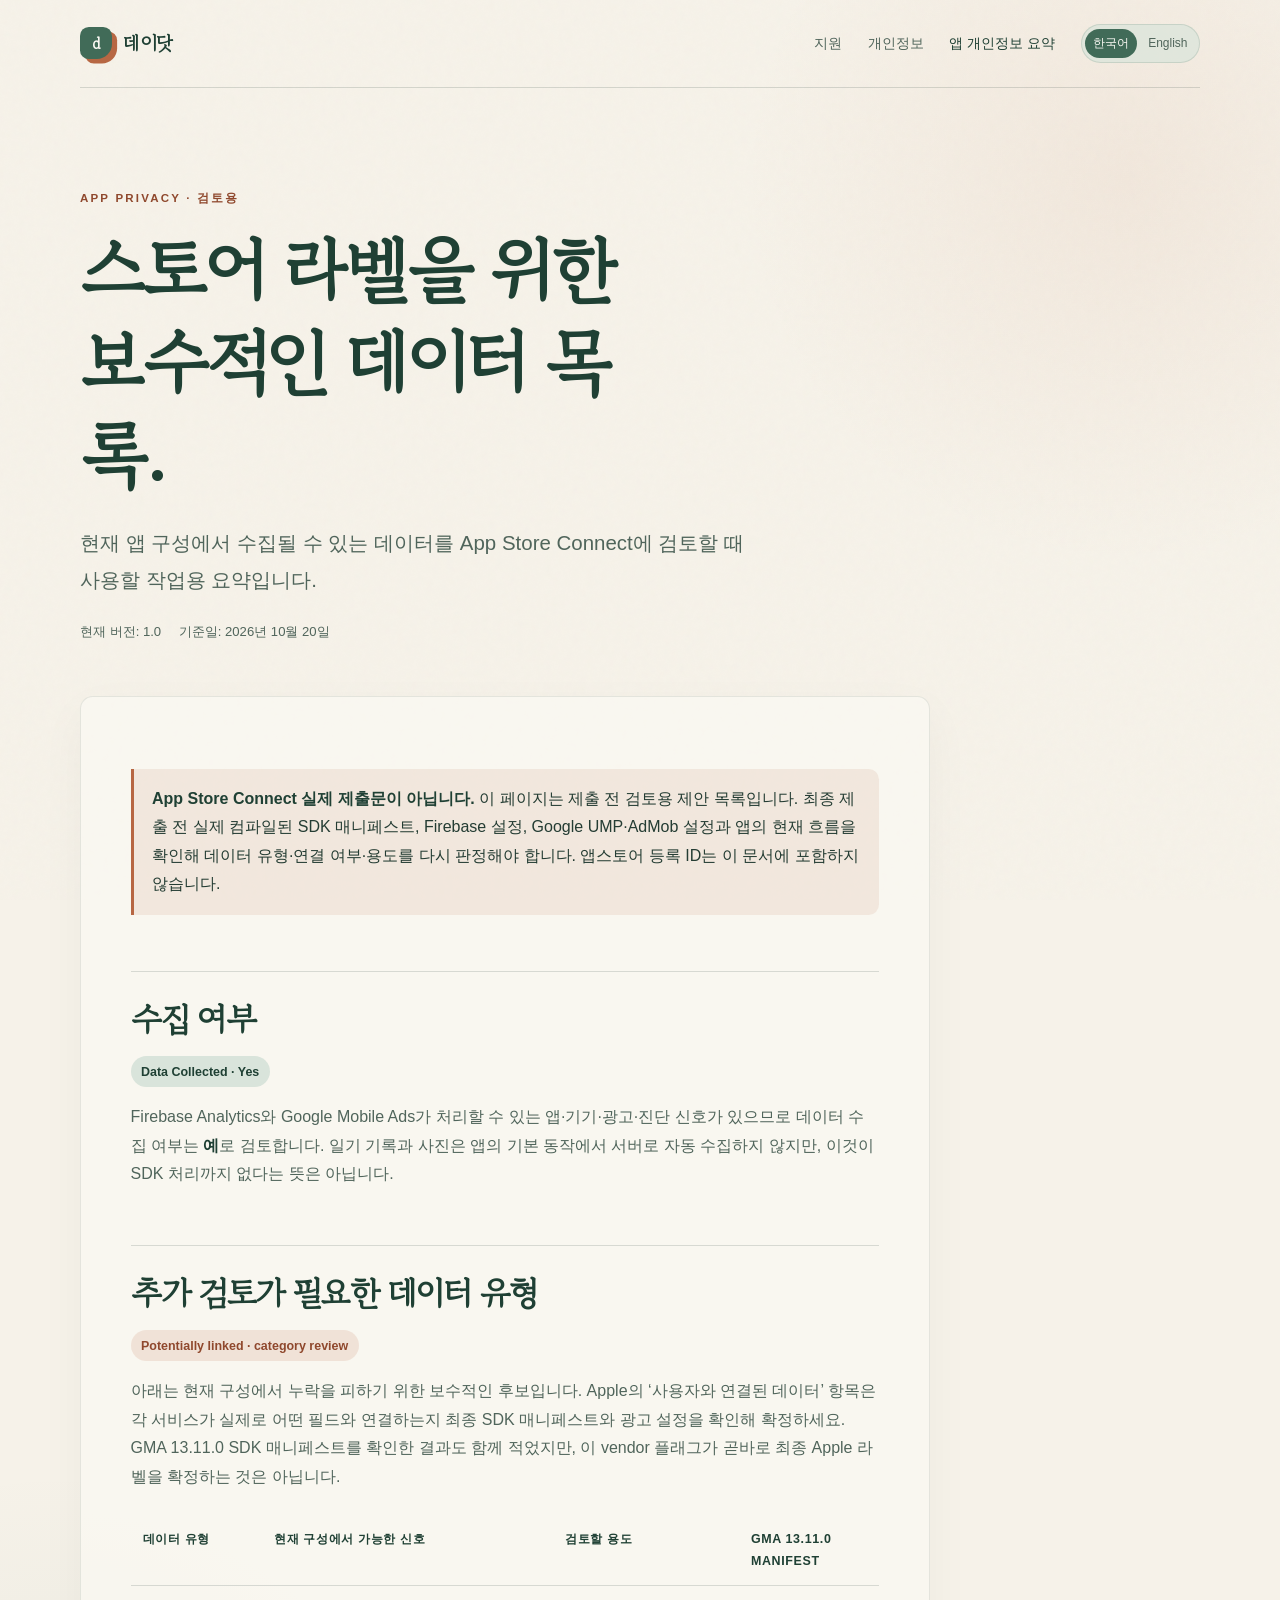
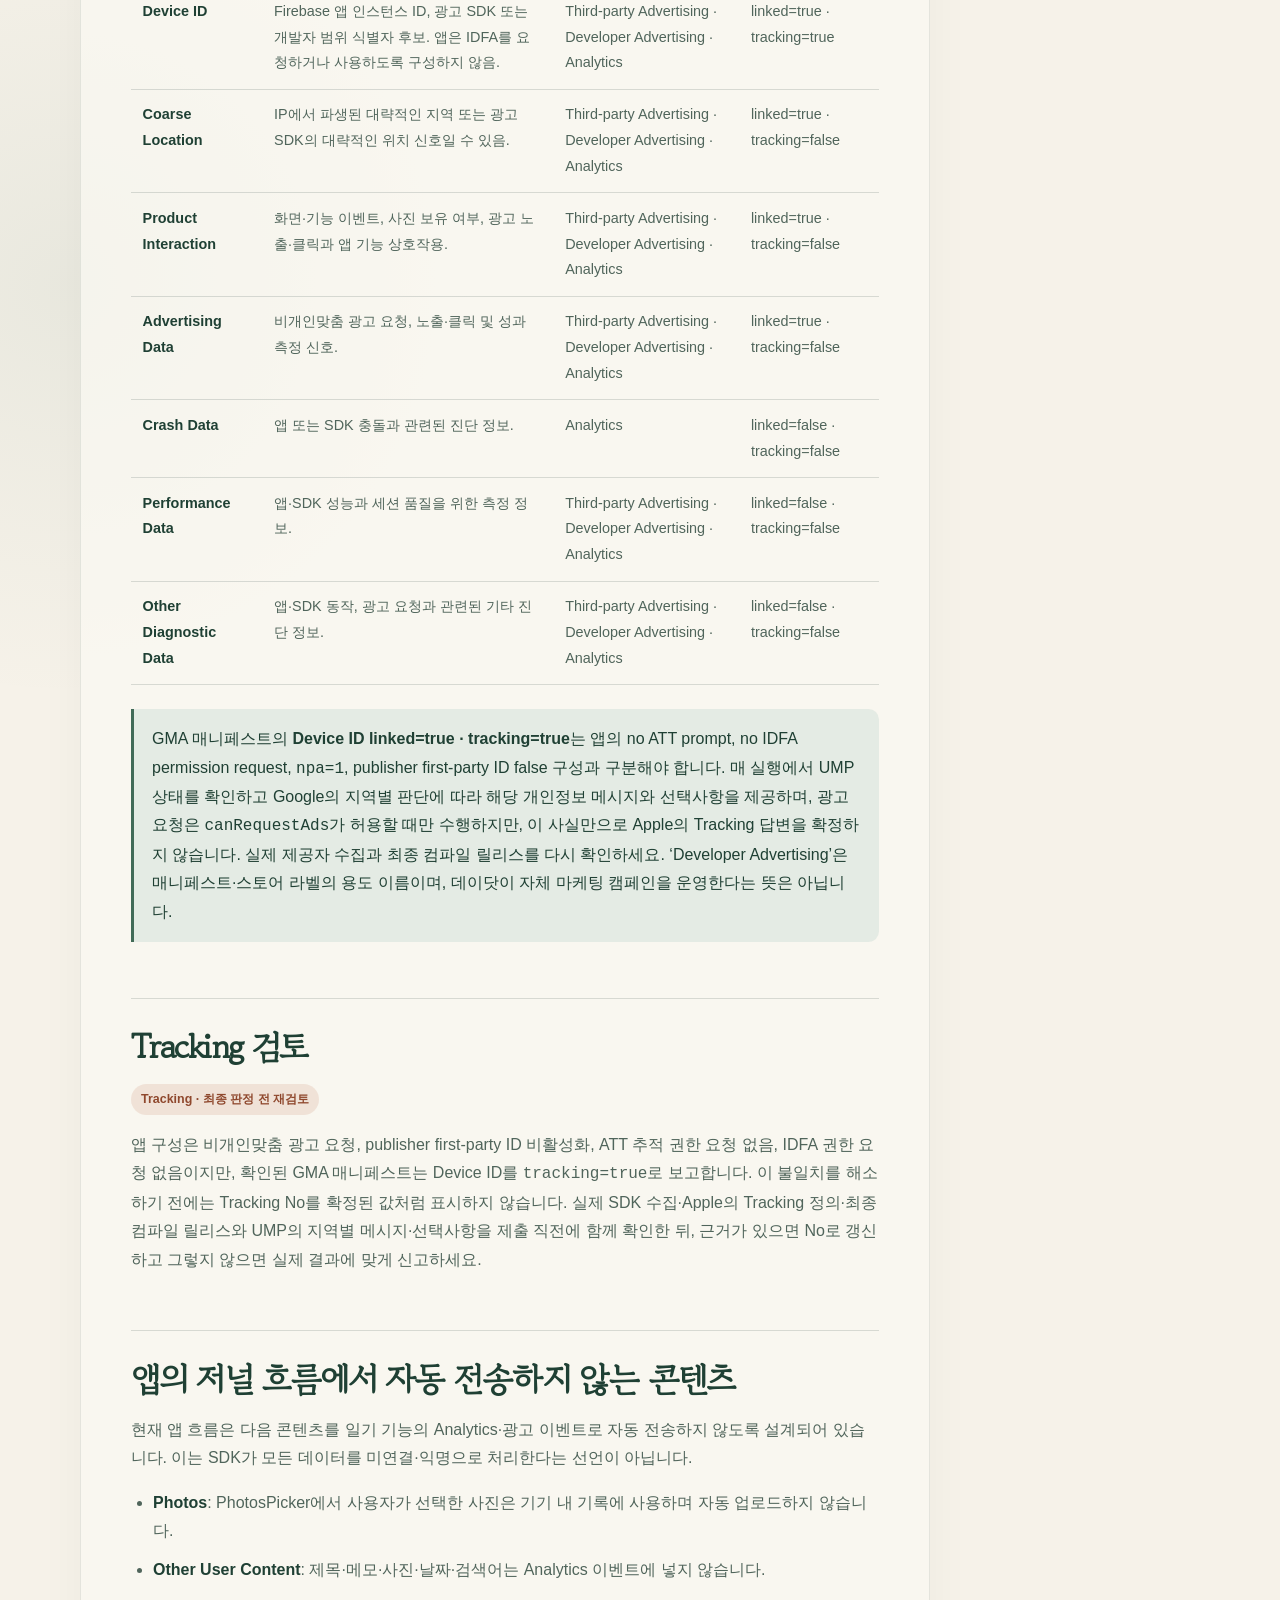
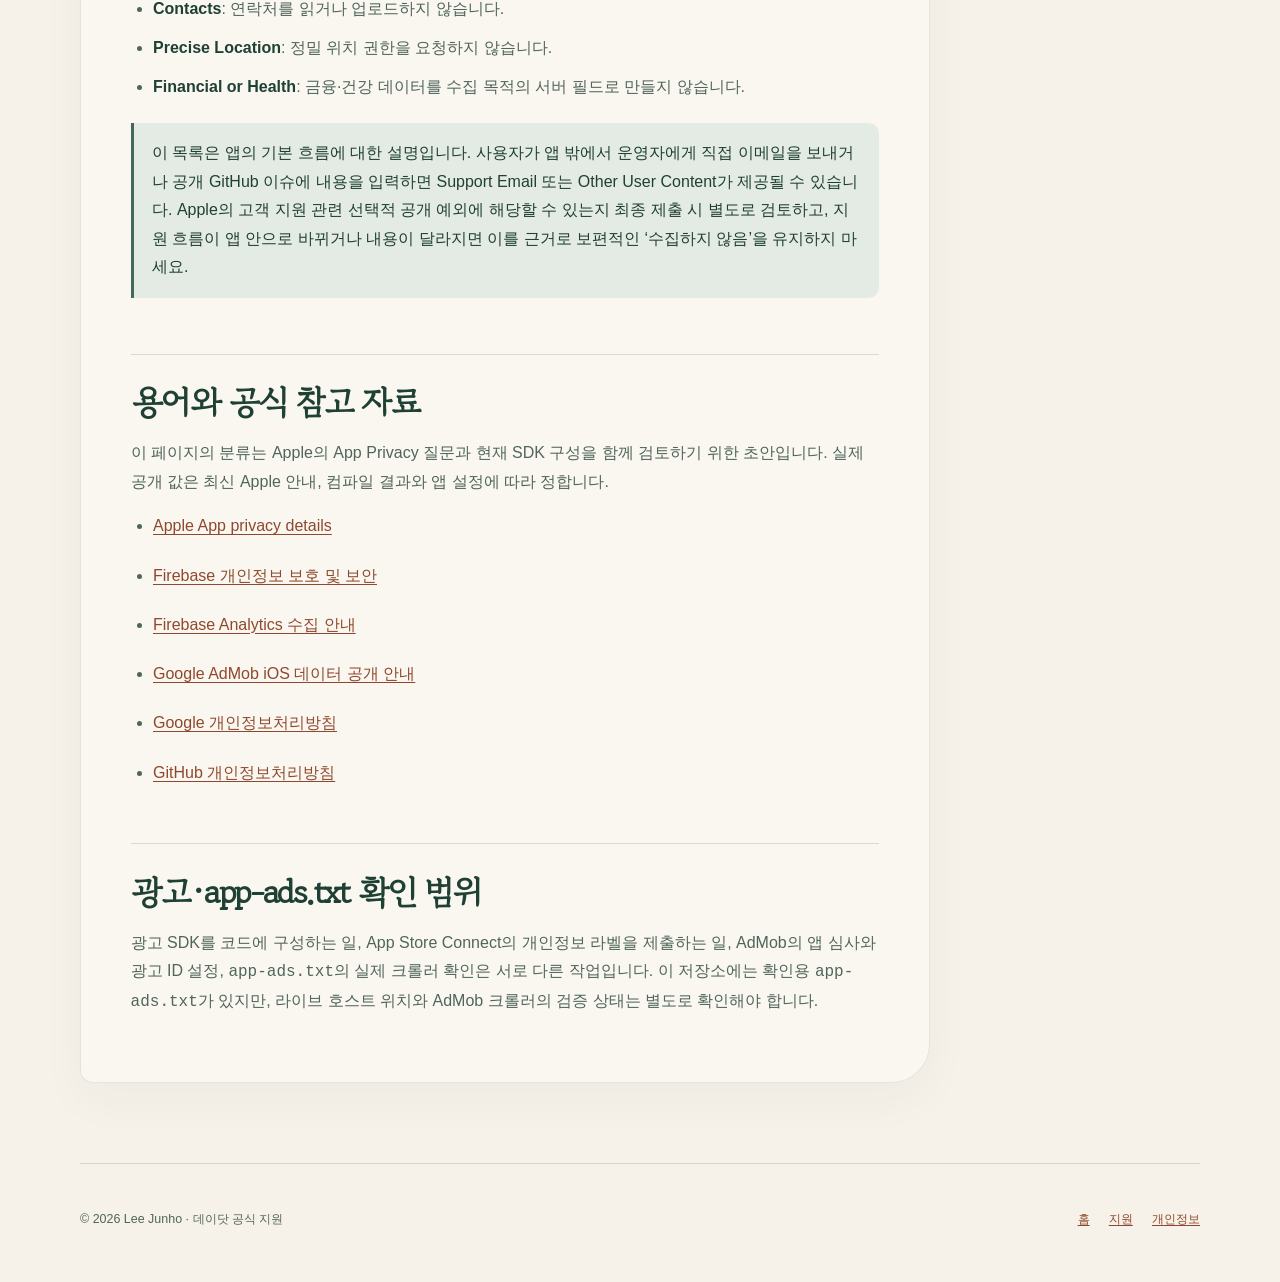
==== app-privacy/index.html @ 2788f6ef "Publish bilingual daydot support and privacy pages" ====
<!doctype html>
<html lang="ko">
<head>
  <meta charset="utf-8">
  <meta name="viewport" content="width=device-width, initial-scale=1">
  <meta name="description" content="데이닷 App Store Connect 개인정보 라벨 검토용 데이터 수집 요약입니다. 실제 제출 전 검토용 문서입니다.">
  <link rel="canonical" href="https://jhl1214.github.io/daydot-support/app-privacy/">
  <link rel="stylesheet" href="../assets/style.css">
  <script src="../assets/site.js" defer></script>
  <title>앱 개인정보 요약 · 데이닷</title>
</head>
<body>
  <a class="skip-link" href="#main"><span class="copy-ko">본문으로 건너뛰기</span><span class="copy-en">Skip to content</span></a>
  <header class="site-header">
    <a class="brand" href="../" aria-label="데이닷 홈"><span class="brand-mark" aria-hidden="true">d</span><span>데이닷 <span class="copy-en">· daydot</span></span></a>
    <nav class="site-nav" aria-label="주요 메뉴">
      <a href="../support/"><span class="copy-ko">지원</span><span class="copy-en">Support</span></a>
      <a href="../privacy/"><span class="copy-ko">개인정보</span><span class="copy-en">Privacy</span></a>
      <a href="./" aria-current="page"><span class="copy-ko">앱 개인정보 요약</span><span class="copy-en">App Privacy</span></a>
      <span class="language-switch" aria-label="언어 선택 / Language">
        <button type="button" data-language-button="ko" aria-pressed="true">한국어</button>
        <button type="button" data-language-button="en" aria-pressed="false">English</button>
      </span>
    </nav>
  </header>

  <main id="main" class="page-shell">
    <div class="page-heading">
      <div class="language-panel" data-language-panel="ko">
        <p class="eyebrow">APP PRIVACY · 검토용</p>
        <h1>스토어 라벨을 위한<br>보수적인 데이터 목록.</h1>
        <p class="lead">현재 앱 구성에서 수집될 수 있는 데이터를 App Store Connect에 검토할 때 사용할 작업용 요약입니다.</p>
        <div class="page-meta"><span>현재 버전: 1.0</span><span>기준일: 2026년 10월 20일</span></div>
      </div>
      <div class="language-panel" data-language-panel="en">
        <p class="eyebrow">APP PRIVACY · REVIEW GUIDE</p>
        <h1>A conservative list<br>for store labels.</h1>
        <p class="lead">A working summary for reviewing what the current app configuration may collect in App Store Connect.</p>
        <div class="page-meta"><span>Current version: 1.0</span><span>As of: October 20, 2026</span></div>
      </div>
    </div>

    <article class="article">
      <div class="language-panel" data-language-panel="ko">
        <div class="callout copper-callout"><strong>App Store Connect 실제 제출문이 아닙니다.</strong> 이 페이지는 제출 전 검토용 제안 목록입니다. 최종 제출 전 실제 컴파일된 SDK 매니페스트, Firebase 설정, Google UMP·AdMob 설정과 앱의 현재 흐름을 확인해 데이터 유형·연결 여부·용도를 다시 판정해야 합니다. 앱스토어 등록 ID는 이 문서에 포함하지 않습니다.</div>

        <h2>수집 여부</h2>
        <p><span class="status-chip">Data Collected · Yes</span></p>
        <p>Firebase Analytics와 Google Mobile Ads가 처리할 수 있는 앱·기기·광고·진단 신호가 있으므로 데이터 수집 여부는 <strong>예</strong>로 검토합니다. 일기 기록과 사진은 앱의 기본 동작에서 서버로 자동 수집하지 않지만, 이것이 SDK 처리까지 없다는 뜻은 아닙니다.</p>

        <h2>추가 검토가 필요한 데이터 유형</h2>
        <p><span class="status-chip copper">Potentially linked · category review</span></p>
        <p>아래는 현재 구성에서 누락을 피하기 위한 보수적인 후보입니다. Apple의 ‘사용자와 연결된 데이터’ 항목은 각 서비스가 실제로 어떤 필드와 연결하는지 최종 SDK 매니페스트와 광고 설정을 확인해 확정하세요. GMA 13.11.0 SDK 매니페스트를 확인한 결과도 함께 적었지만, 이 vendor 플래그가 곧바로 최종 Apple 라벨을 확정하는 것은 아닙니다.</p>
        <div class="data-table-wrap">
          <table class="data-table">
            <thead>
              <tr><th>데이터 유형</th><th>현재 구성에서 가능한 신호</th><th>검토할 용도</th><th>GMA 13.11.0 manifest</th></tr>
            </thead>
            <tbody>
              <tr><td><strong>Device ID</strong></td><td>Firebase 앱 인스턴스 ID, 광고 SDK 또는 개발자 범위 식별자 후보. 앱은 IDFA를 요청하거나 사용하도록 구성하지 않음.</td><td>Third-party Advertising · Developer Advertising · Analytics</td><td>linked=true · tracking=true</td></tr>
              <tr><td><strong>Coarse Location</strong></td><td>IP에서 파생된 대략적인 지역 또는 광고 SDK의 대략적인 위치 신호일 수 있음.</td><td>Third-party Advertising · Developer Advertising · Analytics</td><td>linked=true · tracking=false</td></tr>
              <tr><td><strong>Product Interaction</strong></td><td>화면·기능 이벤트, 사진 보유 여부, 광고 노출·클릭과 앱 기능 상호작용.</td><td>Third-party Advertising · Developer Advertising · Analytics</td><td>linked=true · tracking=false</td></tr>
              <tr><td><strong>Advertising Data</strong></td><td>비개인맞춤 광고 요청, 노출·클릭 및 성과 측정 신호.</td><td>Third-party Advertising · Developer Advertising · Analytics</td><td>linked=true · tracking=false</td></tr>
              <tr><td><strong>Crash Data</strong></td><td>앱 또는 SDK 충돌과 관련된 진단 정보.</td><td>Analytics</td><td>linked=false · tracking=false</td></tr>
              <tr><td><strong>Performance Data</strong></td><td>앱·SDK 성능과 세션 품질을 위한 측정 정보.</td><td>Third-party Advertising · Developer Advertising · Analytics</td><td>linked=false · tracking=false</td></tr>
              <tr><td><strong>Other Diagnostic Data</strong></td><td>앱·SDK 동작, 광고 요청과 관련된 기타 진단 정보.</td><td>Third-party Advertising · Developer Advertising · Analytics</td><td>linked=false · tracking=false</td></tr>
            </tbody>
          </table>
        </div>
        <p class="notice">GMA 매니페스트의 <strong>Device ID linked=true · tracking=true</strong>는 앱의 no ATT prompt, no IDFA permission request, <code>npa=1</code>, publisher first-party ID false 구성과 구분해야 합니다. 매 실행에서 UMP 상태를 확인하고 Google의 지역별 판단에 따라 해당 개인정보 메시지와 선택사항을 제공하며, 광고 요청은 <code>canRequestAds</code>가 허용할 때만 수행하지만, 이 사실만으로 Apple의 Tracking 답변을 확정하지 않습니다. 실제 제공자 수집과 최종 컴파일 릴리스를 다시 확인하세요. ‘Developer Advertising’은 매니페스트·스토어 라벨의 용도 이름이며, 데이닷이 자체 마케팅 캠페인을 운영한다는 뜻은 아닙니다.</p>

        <h2>Tracking 검토</h2>
        <p><span class="status-chip copper">Tracking · 최종 판정 전 재검토</span></p>
        <p>앱 구성은 비개인맞춤 광고 요청, publisher first-party ID 비활성화, ATT 추적 권한 요청 없음, IDFA 권한 요청 없음이지만, 확인된 GMA 매니페스트는 Device ID를 <code>tracking=true</code>로 보고합니다. 이 불일치를 해소하기 전에는 Tracking No를 확정된 값처럼 표시하지 않습니다. 실제 SDK 수집·Apple의 Tracking 정의·최종 컴파일 릴리스와 UMP의 지역별 메시지·선택사항을 제출 직전에 함께 확인한 뒤, 근거가 있으면 No로 갱신하고 그렇지 않으면 실제 결과에 맞게 신고하세요.</p>

        <h2>앱의 저널 흐름에서 자동 전송하지 않는 콘텐츠</h2>
        <p>현재 앱 흐름은 다음 콘텐츠를 일기 기능의 Analytics·광고 이벤트로 자동 전송하지 않도록 설계되어 있습니다. 이는 SDK가 모든 데이터를 미연결·익명으로 처리한다는 선언이 아닙니다.</p>
        <ul>
          <li><strong>Photos</strong>: PhotosPicker에서 사용자가 선택한 사진은 기기 내 기록에 사용하며 자동 업로드하지 않습니다.</li>
          <li><strong>Other User Content</strong>: 제목·메모·사진·날짜·검색어는 Analytics 이벤트에 넣지 않습니다.</li>
          <li><strong>Contacts</strong>: 연락처를 읽거나 업로드하지 않습니다.</li>
          <li><strong>Precise Location</strong>: 정밀 위치 권한을 요청하지 않습니다.</li>
          <li><strong>Financial or Health</strong>: 금융·건강 데이터를 수집 목적의 서버 필드로 만들지 않습니다.</li>
        </ul>
        <p class="notice">이 목록은 앱의 기본 흐름에 대한 설명입니다. 사용자가 앱 밖에서 운영자에게 직접 이메일을 보내거나 공개 GitHub 이슈에 내용을 입력하면 Support Email 또는 Other User Content가 제공될 수 있습니다. Apple의 고객 지원 관련 선택적 공개 예외에 해당할 수 있는지 최종 제출 시 별도로 검토하고, 지원 흐름이 앱 안으로 바뀌거나 내용이 달라지면 이를 근거로 보편적인 ‘수집하지 않음’을 유지하지 마세요.</p>

        <h2>용어와 공식 참고 자료</h2>
        <p>이 페이지의 분류는 Apple의 App Privacy 질문과 현재 SDK 구성을 함께 검토하기 위한 초안입니다. 실제 공개 값은 최신 Apple 안내, 컴파일 결과와 앱 설정에 따라 정합니다.</p>
        <ul class="source-list">
          <li><a href="https://developer.apple.com/app-store/app-privacy-details/">Apple App privacy details</a></li>
          <li><a href="https://firebase.google.com/support/privacy">Firebase 개인정보 보호 및 보안</a></li>
          <li><a href="https://firebase.google.com/docs/analytics/learn-more">Firebase Analytics 수집 안내</a></li>
          <li><a href="https://developers.google.com/admob/ios/privacy/data-disclosure">Google AdMob iOS 데이터 공개 안내</a></li>
          <li><a href="https://policies.google.com/privacy">Google 개인정보처리방침</a></li>
          <li><a href="https://docs.github.com/en/site-policy/privacy-policies/github-general-privacy-statement">GitHub 개인정보처리방침</a></li>
        </ul>

        <h2>광고·app-ads.txt 확인 범위</h2>
        <p>광고 SDK를 코드에 구성하는 일, App Store Connect의 개인정보 라벨을 제출하는 일, AdMob의 앱 심사와 광고 ID 설정, <code>app-ads.txt</code>의 실제 크롤러 확인은 서로 다른 작업입니다. 이 저장소에는 확인용 <code>app-ads.txt</code>가 있지만, 라이브 호스트 위치와 AdMob 크롤러의 검증 상태는 별도로 확인해야 합니다.</p>
      </div>

      <div class="language-panel" data-language-panel="en">
        <div class="callout copper-callout"><strong>This is not the actual App Store Connect submission.</strong> It is a proposed pre-submission review list. Before final submission, check the compiled SDK manifests, Firebase settings, Google UMP/AdMob settings, and every current app flow to confirm data types, linkage, and purposes. No App Store listing ID is included here.</div>

        <h2>Data collected</h2>
        <p><span class="status-chip">Data Collected · Yes</span></p>
        <p>Firebase Analytics and Google Mobile Ads may process app, device, advertising, and diagnostic signals, so review the collection answer as <strong>Yes</strong>. Journal records and photos are not automatically collected by the app’s core flow to a server, but that does not mean the SDKs process no data.</p>

        <h2>Data types to review conservatively</h2>
        <p><span class="status-chip copper">Potentially linked · category review</span></p>
        <p>The following are conservative candidates intended to avoid omissions. For Apple’s “Data Linked to You” question, confirm actual fields and linkage against the final SDK manifests and ad settings. The verified GMA 13.11.0 manifest flags are included, but a vendor flag does not by itself settle the final Apple label.</p>
        <div class="data-table-wrap">
          <table class="data-table">
            <thead>
              <tr><th>Data type</th><th>Possible signal in the current setup</th><th>Purposes to review</th><th>GMA 13.11.0 manifest</th></tr>
            </thead>
            <tbody>
              <tr><td><strong>Device ID</strong></td><td>Firebase app-instance ID and advertising or developer-scoped identifiers. IDFA is not requested or configured for use.</td><td>Third-party Advertising · Developer Advertising · Analytics</td><td>linked=true · tracking=true</td></tr>
              <tr><td><strong>Coarse Location</strong></td><td>Approximate region derived from IP or a coarse location signal used by an ad SDK.</td><td>Third-party Advertising · Developer Advertising · Analytics</td><td>linked=true · tracking=false</td></tr>
              <tr><td><strong>Product Interaction</strong></td><td>Screen/feature events, whether an entry has a photo, ad impressions/clicks, and app interactions.</td><td>Third-party Advertising · Developer Advertising · Analytics</td><td>linked=true · tracking=false</td></tr>
              <tr><td><strong>Advertising Data</strong></td><td>Non-personalized ad requests, impressions, clicks, and measurement signals.</td><td>Third-party Advertising · Developer Advertising · Analytics</td><td>linked=true · tracking=false</td></tr>
              <tr><td><strong>Crash Data</strong></td><td>Crash information associated with the app or an SDK.</td><td>Analytics</td><td>linked=false · tracking=false</td></tr>
              <tr><td><strong>Performance Data</strong></td><td>App and SDK performance or session-quality measurements.</td><td>Third-party Advertising · Developer Advertising · Analytics</td><td>linked=false · tracking=false</td></tr>
              <tr><td><strong>Other Diagnostic Data</strong></td><td>Other diagnostic information related to app/SDK behavior and ad requests.</td><td>Third-party Advertising · Developer Advertising · Analytics</td><td>linked=false · tracking=false</td></tr>
            </tbody>
          </table>
        </div>
        <p class="notice">The GMA manifest reports <strong>Device ID linked=true · tracking=true</strong>. Keep that vendor flag separate from the app’s no ATT prompt, no IDFA permission request, <code>npa=1</code>, and publisher first-party ID false configuration. On each launch, UMP checks its state and Google determines by region whether a privacy message and choices apply; ad requests run only when <code>canRequestAds</code> permits them, but these facts do not settle Apple’s Tracking answer. “Developer Advertising” is a manifest/store-purpose name; daydot does not run its own marketing campaigns.</p>

        <h2>Tracking review</h2>
        <p><span class="status-chip copper">Tracking · final review required</span></p>
        <p>The app configuration uses non-personalized ad requests, publisher first-party ID disabled, no ATT tracking permission request, and no IDFA permission request, while the verified GMA manifest reports Device ID as <code>tracking=true</code>. Do not publish Tracking No as a confirmed value until this mismatch is resolved. Verify actual SDK collection, Apple’s Tracking definition, the final compiled release, and the region-specific UMP messages and choices immediately before submission; then update the label to No only when the evidence supports it, or report the result that the final flow requires.</p>

        <h2>Content not automatically sent by the journal flow</h2>
        <p>The current app flow is designed not to send these categories in its journal Analytics or advertising events. This is not a claim that every SDK signal is unlinked or anonymous.</p>
        <ul>
          <li><strong>Photos</strong>: PhotosPicker selections are used for on-device entries and are not automatically uploaded.</li>
          <li><strong>Other User Content</strong>: Titles, memos, photos, dates, and search terms are excluded from Analytics events.</li>
          <li><strong>Contacts</strong>: Contacts are not read or uploaded.</li>
          <li><strong>Precise Location</strong>: The app does not request precise-location permission.</li>
          <li><strong>Financial or Health</strong>: The app does not create server fields to collect financial or health data.</li>
        </ul>
        <p class="notice">This describes the default in-app flow. If a user emails the operator directly or enters content in a public GitHub Issue, Support Email or Other User Content may be provided off-app. Review separately whether Apple’s optional customer-support disclosure exception applies, and update the submission if the support flow moves into the app or changes. Do not rely on a universal “not collected” claim.</p>

        <h2>Terms and official references</h2>
        <p>This page is a draft for reconciling Apple’s App Privacy questions with the current SDK configuration. Set final values from the latest Apple guidance, compiled results, and app settings.</p>
        <ul class="source-list">
          <li><a href="https://developer.apple.com/app-store/app-privacy-details/">Apple App privacy details</a></li>
          <li><a href="https://firebase.google.com/support/privacy">Firebase Privacy and Security</a></li>
          <li><a href="https://firebase.google.com/docs/analytics/learn-more">What Google Analytics for Firebase collects</a></li>
          <li><a href="https://developers.google.com/admob/ios/privacy/data-disclosure">Google AdMob iOS data disclosure</a></li>
          <li><a href="https://policies.google.com/privacy">Google Privacy Policy</a></li>
          <li><a href="https://docs.github.com/en/site-policy/privacy-policies/github-general-privacy-statement">GitHub Privacy Statement</a></li>
        </ul>

        <h2>Advertising and app-ads.txt scope</h2>
        <p>Configuring an ad SDK in code, submitting App Store Connect privacy labels, completing AdMob app review and ad-ID settings, and verifying the live <code>app-ads.txt</code> crawler location are separate tasks. This repository includes an <code>app-ads.txt</code> copy for review; its live host location and AdMob crawler status need separate verification.</p>
      </div>
    </article>
  </main>

  <footer class="site-footer">
    <p>© 2026 Lee Junho · <span class="copy-ko">데이닷 공식 지원</span><span class="copy-en">Official daydot support</span></p>
    <div class="footer-links">
      <a href="../"><span class="copy-ko">홈</span><span class="copy-en">Home</span></a>
      <a href="../support/"><span class="copy-ko">지원</span><span class="copy-en">Support</span></a>
      <a href="../privacy/"><span class="copy-ko">개인정보</span><span class="copy-en">Privacy</span></a>
    </div>
  </footer>
</body>
</html>
---- assets/style.css ----
@font-face {
  font-family: "Gowun Batang Local";
  src: url("fonts/GowunBatang-Regular.ttf") format("truetype");
  font-display: swap;
  font-weight: 400;
  font-style: normal;
}

:root {
  --paper: #f6f2e9;
  --paper-deep: #ece5d7;
  --paper-light: #fbf9f4;
  --ink: #243c33;
  --ink-soft: #50655b;
  --green: #416b58;
  --green-dark: #1f4034;
  --sage: #d9e4db;
  --copper: #b76743;
  --copper-dark: #8f482d;
  --line: rgba(36, 60, 51, 0.16);
  --shadow: 0 18px 48px rgba(48, 62, 53, 0.1);
  --sans: -apple-system, BlinkMacSystemFont, "Apple SD Gothic Neo", "Noto Sans KR", "Helvetica Neue", sans-serif;
  --serif: "Gowun Batang Local", "Apple SD Gothic Neo", "Noto Serif KR", Georgia, serif;
  color-scheme: light;
}

* {
  box-sizing: border-box;
}

html {
  scroll-behavior: smooth;
}

body {
  margin: 0;
  min-width: 320px;
  color: var(--ink);
  background:
    radial-gradient(circle at 88% 4%, rgba(183, 103, 67, 0.08), transparent 24rem),
    radial-gradient(circle at 5% 42%, rgba(65, 107, 88, 0.07), transparent 26rem),
    var(--paper);
  font-family: var(--sans);
  font-size: 16px;
  line-height: 1.78;
  text-rendering: optimizeLegibility;
}

body::before {
  position: fixed;
  inset: 0;
  z-index: -1;
  pointer-events: none;
  content: "";
  opacity: 0.13;
  background-image: url("data:image/svg+xml,%3Csvg viewBox='0 0 160 160' xmlns='http://www.w3.org/2000/svg'%3E%3Cfilter id='n'%3E%3CfeTurbulence type='fractalNoise' baseFrequency='.8' numOctaves='3' stitchTiles='stitch'/%3E%3C/filter%3E%3Crect width='100%25' height='100%25' filter='url(%23n)' opacity='.18'/%3E%3C/svg%3E");
  mix-blend-mode: multiply;
}

a {
  color: var(--copper-dark);
  text-underline-offset: 0.18em;
}

a:hover {
  color: var(--green-dark);
}

a:focus-visible,
button:focus-visible,
summary:focus-visible {
  outline: 3px solid var(--copper);
  outline-offset: 4px;
}

button,
a {
  -webkit-tap-highlight-color: transparent;
}

.skip-link {
  position: absolute;
  top: 0.75rem;
  left: 0.75rem;
  z-index: 10;
  padding: 0.45rem 0.8rem;
  color: var(--paper-light);
  background: var(--green-dark);
  border-radius: 999px;
  transform: translateY(-160%);
}

.skip-link:focus {
  transform: translateY(0);
}

.site-header,
.site-footer,
.page-shell,
.home-shell {
  width: min(1120px, calc(100% - 40px));
  margin: 0 auto;
}

.site-header {
  display: flex;
  align-items: center;
  justify-content: space-between;
  gap: 1.5rem;
  min-height: 88px;
  border-bottom: 1px solid var(--line);
}

.brand {
  display: inline-flex;
  align-items: center;
  gap: 0.7rem;
  color: var(--green-dark);
  font-family: var(--serif);
  font-size: 1.2rem;
  font-weight: 700;
  letter-spacing: -0.02em;
  text-decoration: none;
  white-space: nowrap;
}

.brand-mark {
  display: inline-grid;
  place-items: center;
  width: 2rem;
  height: 2rem;
  color: var(--paper-light);
  background: var(--green);
  border-radius: 0.55rem 0.55rem 0.95rem 0.55rem;
  box-shadow: 0.32rem 0.28rem 0 var(--copper);
  font-family: var(--serif);
  font-size: 1rem;
  line-height: 1;
}

.site-nav {
  display: flex;
  align-items: center;
  justify-content: flex-end;
  gap: clamp(0.8rem, 2vw, 1.65rem);
  font-size: 0.88rem;
}

.site-nav a {
  color: var(--ink-soft);
  text-decoration: none;
}

.site-nav a:hover,
.site-nav a[aria-current="page"] {
  color: var(--green-dark);
}

.language-switch {
  display: inline-flex;
  gap: 0.15rem;
  padding: 0.2rem;
  background: rgba(217, 228, 219, 0.7);
  border: 1px solid rgba(65, 107, 88, 0.16);
  border-radius: 999px;
}

.language-switch button {
  min-width: 3.1rem;
  padding: 0.26rem 0.52rem;
  color: var(--ink-soft);
  background: transparent;
  border: 0;
  border-radius: 999px;
  font: inherit;
  font-size: 0.75rem;
  cursor: pointer;
}

.language-switch button[aria-pressed="true"] {
  color: var(--paper-light);
  background: var(--green);
}

.copy-en,
.copy-ko {
  display: inline;
}

html.js[data-language="ko"] .copy-en,
html.js[data-language="en"] .copy-ko {
  display: none;
}

.hero {
  display: grid;
  grid-template-columns: minmax(0, 1.08fr) minmax(280px, 0.92fr);
  align-items: center;
  gap: clamp(2rem, 7vw, 6.5rem);
  padding: clamp(4.4rem, 10vw, 8.5rem) 0 clamp(4rem, 8vw, 7rem);
}

.eyebrow {
  margin: 0 0 1rem;
  color: var(--copper-dark);
  font-size: 0.72rem;
  font-weight: 750;
  letter-spacing: 0.19em;
  line-height: 1.4;
  text-transform: uppercase;
}

h1,
h2,
h3,
h4 {
  margin: 0;
  color: var(--green-dark);
  font-family: var(--serif);
  font-weight: 700;
  letter-spacing: -0.045em;
  line-height: 1.28;
}

h1 {
  max-width: 12ch;
  font-size: clamp(2.75rem, 7vw, 5.7rem);
}

h2 {
  margin-top: 3.2rem;
  font-size: clamp(1.7rem, 3vw, 2.45rem);
}

h3 {
  margin-top: 2rem;
  font-size: clamp(1.18rem, 2vw, 1.45rem);
  letter-spacing: -0.025em;
}

p {
  margin: 1rem 0;
}

.lead {
  max-width: 38rem;
  margin-top: 1.65rem;
  color: var(--ink-soft);
  font-size: clamp(1.05rem, 1.8vw, 1.28rem);
  line-height: 1.8;
}

.hero-actions,
.action-row {
  display: flex;
  flex-wrap: wrap;
  gap: 0.75rem;
  margin-top: 2rem;
}

.button,
.button-secondary {
  display: inline-flex;
  align-items: center;
  justify-content: center;
  min-height: 3rem;
  padding: 0.65rem 1.05rem;
  border-radius: 999px;
  font-size: 0.92rem;
  font-weight: 700;
  line-height: 1.25;
  text-decoration: none;
  transition: transform 160ms ease, box-shadow 160ms ease, background 160ms ease;
}

.button {
  color: var(--paper-light);
  background: var(--green-dark);
  box-shadow: 0 0.35rem 0 var(--copper);
}

.button:hover {
  color: var(--paper-light);
  background: var(--green);
  transform: translateY(-2px);
  box-shadow: 0 0.48rem 0 var(--copper);
}

.button-secondary {
  color: var(--green-dark);
  border: 1px solid rgba(31, 64, 52, 0.35);
}

.button-secondary:hover {
  color: var(--green-dark);
  background: rgba(217, 228, 219, 0.6);
  transform: translateY(-2px);
}

.hero-note {
  display: flex;
  align-items: center;
  gap: 0.65rem;
  margin-top: 2.2rem;
  color: var(--ink-soft);
  font-size: 0.83rem;
}

.hero-note::before {
  width: 2.4rem;
  height: 1px;
  content: "";
  background: var(--copper);
}

.hero-art {
  position: relative;
  min-height: 29rem;
  padding: 2rem;
  overflow: hidden;
  background: linear-gradient(145deg, #dbe5dc, #c4d6ca);
  border-radius: 1.65rem 1.65rem 3.6rem 1.65rem;
  box-shadow: var(--shadow);
  isolation: isolate;
}

.hero-art::before,
.hero-art::after {
  position: absolute;
  content: "";
  border-radius: 50%;
}

.hero-art::before {
  top: -4rem;
  right: -4rem;
  width: 15rem;
  height: 15rem;
  background: rgba(246, 242, 233, 0.5);
}

.hero-art::after {
  bottom: -6rem;
  left: -5rem;
  width: 17rem;
  height: 17rem;
  background: rgba(183, 103, 67, 0.2);
}

.memory-card {
  position: relative;
  z-index: 1;
  display: flex;
  flex-direction: column;
  justify-content: space-between;
  min-height: 25rem;
  padding: 1.4rem;
  background: var(--paper-light);
  border-radius: 0.55rem 0.55rem 1.8rem 0.55rem;
  box-shadow: 0.75rem 1rem 2rem rgba(48, 62, 53, 0.16);
  transform: rotate(3deg);
}

.memory-card-top,
.memory-card-bottom {
  display: flex;
  align-items: flex-start;
  justify-content: space-between;
  gap: 1rem;
}

.memory-card-date {
  color: var(--copper-dark);
  font-size: 0.72rem;
  font-weight: 750;
  letter-spacing: 0.13em;
  text-transform: uppercase;
}

.memory-card-dot {
  width: 0.8rem;
  height: 0.8rem;
  background: var(--copper);
  border-radius: 50%;
}

.memory-photo {
  position: relative;
  min-height: 11.2rem;
  margin: 1.25rem 0;
  overflow: hidden;
  background:
    linear-gradient(165deg, transparent 0 49%, rgba(253, 238, 193, 0.9) 50% 51%, transparent 52%),
    linear-gradient(180deg, #6b8c86 0 45%, #c8a46f 46% 63%, #9a7a52 64% 100%);
  border-radius: 0.32rem;
}

.memory-photo::before {
  position: absolute;
  top: 20%;
  right: 14%;
  width: 3.3rem;
  height: 3.3rem;
  content: "";
  background: #f1c978;
  border-radius: 50%;
  box-shadow: 0 0 2rem rgba(241, 201, 120, 0.6);
}

.memory-card h2 {
  max-width: 13ch;
  margin: 0;
  font-size: 1.45rem;
  line-height: 1.35;
}

.memory-card p {
  margin: 0;
  color: var(--ink-soft);
  font-family: var(--serif);
  font-size: 0.9rem;
}

.section-intro {
  max-width: 40rem;
  margin-bottom: 2.3rem;
}

.section-intro p {
  color: var(--ink-soft);
}

.feature-grid {
  display: grid;
  grid-template-columns: repeat(3, minmax(0, 1fr));
  gap: 1rem;
}

.feature-card {
  min-height: 15.5rem;
  padding: 1.45rem;
  background: rgba(251, 249, 244, 0.72);
  border: 1px solid rgba(36, 60, 51, 0.11);
  border-radius: 0.8rem 0.8rem 2rem 0.8rem;
}

.feature-card:nth-child(2) {
  transform: translateY(1.4rem);
}

.feature-card:nth-child(3) {
  border-color: rgba(183, 103, 67, 0.28);
}

.feature-number {
  display: inline-flex;
  align-items: center;
  justify-content: center;
  width: 2rem;
  height: 2rem;
  margin-bottom: 2.3rem;
  color: var(--paper-light);
  background: var(--green);
  border-radius: 50%;
  font-family: var(--serif);
  font-size: 0.9rem;
}

.feature-card:nth-child(3) .feature-number {
  background: var(--copper);
}

.feature-card h3 {
  margin: 0;
  font-size: 1.22rem;
}

.feature-card p {
  margin-bottom: 0;
  color: var(--ink-soft);
  font-size: 0.9rem;
  line-height: 1.65;
}

.home-section {
  padding: clamp(4rem, 9vw, 7.5rem) 0;
  border-top: 1px solid var(--line);
}

.promise {
  display: grid;
  grid-template-columns: minmax(0, 0.75fr) minmax(0, 1.25fr);
  gap: 3rem;
  align-items: start;
}

.promise h2 {
  margin-top: 0;
  max-width: 10ch;
}

.promise-copy {
  display: grid;
  gap: 1rem;
}

.promise-copy p {
  margin: 0;
  color: var(--ink-soft);
}

.quote-line {
  padding-left: 1.25rem;
  border-left: 3px solid var(--copper);
  color: var(--green-dark) !important;
  font-family: var(--serif);
  font-size: 1.18rem;
  line-height: 1.65;
}

.cta-panel {
  display: grid;
  grid-template-columns: minmax(0, 1fr) auto;
  align-items: center;
  gap: 2rem;
  padding: clamp(1.6rem, 4vw, 2.8rem);
  background: var(--green-dark);
  border-radius: 1.2rem 1.2rem 3.5rem 1.2rem;
  color: var(--paper-light);
}

.cta-panel h2,
.cta-panel p {
  color: var(--paper-light);
}

.cta-panel h2 {
  margin: 0;
  font-size: clamp(1.5rem, 3vw, 2.2rem);
}

.cta-panel p {
  max-width: 36rem;
  margin-bottom: 0;
  opacity: 0.78;
}

.cta-panel .button-secondary {
  color: var(--paper-light);
  border-color: rgba(251, 249, 244, 0.5);
}

.cta-panel .button-secondary:hover {
  color: var(--green-dark);
  background: var(--paper-light);
}

.site-footer {
  display: flex;
  align-items: flex-start;
  justify-content: space-between;
  gap: 1.5rem;
  padding: 2.8rem 0 3.5rem;
  color: var(--ink-soft);
  border-top: 1px solid var(--line);
  font-size: 0.78rem;
}

.site-footer p {
  max-width: 34rem;
  margin: 0;
}

.footer-links {
  display: flex;
  flex-wrap: wrap;
  justify-content: flex-end;
  gap: 0.8rem 1.2rem;
}

.page-shell {
  padding: clamp(3.8rem, 8vw, 6.5rem) 0 5rem;
}

.page-heading {
  max-width: 48rem;
  margin-bottom: 3.3rem;
}

.page-heading h1 {
  max-width: 15ch;
  font-size: clamp(2.5rem, 6vw, 4.5rem);
}

.page-heading .lead {
  max-width: 43rem;
}

.page-meta {
  display: flex;
  flex-wrap: wrap;
  gap: 0.55rem 1.1rem;
  margin-top: 1.3rem;
  color: var(--ink-soft);
  font-size: 0.82rem;
}

.article {
  max-width: 850px;
  padding: clamp(1.35rem, 4vw, 3.1rem);
  background: rgba(251, 249, 244, 0.68);
  border: 1px solid rgba(36, 60, 51, 0.1);
  border-radius: 0.8rem 0.8rem 2.4rem 0.8rem;
  box-shadow: 0 1rem 3rem rgba(48, 62, 53, 0.04);
}

.article > :first-child {
  margin-top: 0;
}

.article h2 {
  margin-top: 3.5rem;
  padding-top: 1.6rem;
  border-top: 1px solid var(--line);
  font-size: clamp(1.5rem, 3vw, 2.1rem);
}

.article h3 {
  margin-top: 2.2rem;
}

.article p,
.article li {
  color: var(--ink-soft);
}

.article strong {
  color: var(--green-dark);
}

.article ul,
.article ol {
  padding-left: 1.4rem;
}

.article li + li {
  margin-top: 0.65rem;
}

.article hr {
  margin: 3.5rem 0;
  border: 0;
  border-top: 1px solid var(--line);
}

.notice,
.callout {
  margin: 1.4rem 0;
  padding: 1rem 1.15rem;
  background: rgba(217, 228, 219, 0.62);
  border-left: 3px solid var(--green);
  border-radius: 0 0.65rem 0.65rem 0;
}

.notice {
  color: var(--green-dark) !important;
}

.copper-callout {
  background: rgba(183, 103, 67, 0.11);
  border-left-color: var(--copper);
}

.policy-map {
  display: grid;
  grid-template-columns: repeat(2, minmax(0, 1fr));
  gap: 0.55rem 1rem;
  margin: 0 0 3rem;
  padding: 1rem 1.15rem;
  background: rgba(217, 228, 219, 0.4);
  border-radius: 0.65rem;
  font-size: 0.88rem;
}

.policy-map a {
  text-decoration: none;
}

.language-panel[hidden] {
  display: none;
}

html:not(.js) .language-panel + .language-panel {
  margin-top: 4rem;
  padding-top: 3rem;
  border-top: 1px dashed var(--line);
}

.faq-list {
  display: grid;
  gap: 0.7rem;
  margin-top: 1.4rem;
}

.faq-list details {
  padding: 1rem 1.15rem;
  background: rgba(251, 249, 244, 0.7);
  border: 1px solid rgba(36, 60, 51, 0.11);
  border-radius: 0.65rem;
}

.faq-list details[open] {
  border-color: rgba(65, 107, 88, 0.35);
}

.faq-list summary {
  color: var(--green-dark);
  font-family: var(--serif);
  font-size: 1.08rem;
  font-weight: 700;
  cursor: pointer;
}

.faq-list details p {
  margin-bottom: 0;
  color: var(--ink-soft);
}

.contact-card {
  display: grid;
  gap: 0.35rem;
  margin-top: 1.5rem;
  padding: 1.4rem;
  background: rgba(217, 228, 219, 0.55);
  border-radius: 0.65rem 0.65rem 1.8rem 0.65rem;
}

.contact-card p {
  margin: 0;
}

.contact-card .contact-label {
  color: var(--copper-dark);
  font-size: 0.76rem;
  font-weight: 750;
  letter-spacing: 0.1em;
  text-transform: uppercase;
}

.data-table-wrap {
  margin: 1.5rem 0;
  overflow-x: auto;
}

.data-table {
  width: 100%;
  min-width: 620px;
  border-collapse: collapse;
  font-size: 0.9rem;
}

.data-table th,
.data-table td {
  padding: 0.8rem 0.75rem;
  text-align: left;
  vertical-align: top;
  border-bottom: 1px solid var(--line);
}

.data-table th {
  color: var(--green-dark);
  font-size: 0.78rem;
  letter-spacing: 0.05em;
  text-transform: uppercase;
}

.data-table td {
  color: var(--ink-soft);
}

.status-chip {
  display: inline-flex;
  align-items: center;
  padding: 0.27rem 0.65rem;
  color: var(--green-dark);
  background: var(--sage);
  border-radius: 999px;
  font-size: 0.78rem;
  font-weight: 750;
}

.status-chip.copper {
  color: var(--copper-dark);
  background: rgba(183, 103, 67, 0.14);
}

.source-list {
  display: grid;
  gap: 0.65rem;
  padding-left: 1.1rem;
}

.source-list li {
  margin: 0;
}

.small-print {
  color: var(--ink-soft);
  font-size: 0.83rem;
}

@media (max-width: 780px) {
  .site-header {
    align-items: flex-start;
    flex-direction: column;
    gap: 0.8rem;
    padding: 1rem 0;
  }

  .site-nav {
    width: 100%;
    justify-content: space-between;
    gap: 0.6rem;
  }

  .hero,
  .promise {
    grid-template-columns: 1fr;
  }

  .hero {
    padding-top: 4.1rem;
  }

  .hero-art {
    min-height: 24rem;
  }

  .memory-card {
    min-height: 20rem;
  }

  .feature-grid {
    grid-template-columns: 1fr;
  }

  .feature-card:nth-child(2) {
    transform: none;
  }

  .cta-panel {
    grid-template-columns: 1fr;
  }

  .site-footer {
    flex-direction: column;
  }

  .footer-links {
    justify-content: flex-start;
  }
}

@media (max-width: 500px) {
  .site-header,
  .site-footer,
  .page-shell,
  .home-shell {
    width: min(100% - 28px, 1120px);
  }

  .site-nav {
    flex-wrap: wrap;
  }

  .site-nav a {
    font-size: 0.82rem;
  }

  h1 {
    font-size: clamp(2.5rem, 14vw, 4rem);
  }

  .policy-map {
    grid-template-columns: 1fr;
  }

  .article {
    padding: 1.15rem;
  }
}

@media (prefers-reduced-motion: reduce) {
  html {
    scroll-behavior: auto;
  }

  *,
  *::before,
  *::after {
    transition-duration: 0.01ms !important;
    animation-duration: 0.01ms !important;
  }
}
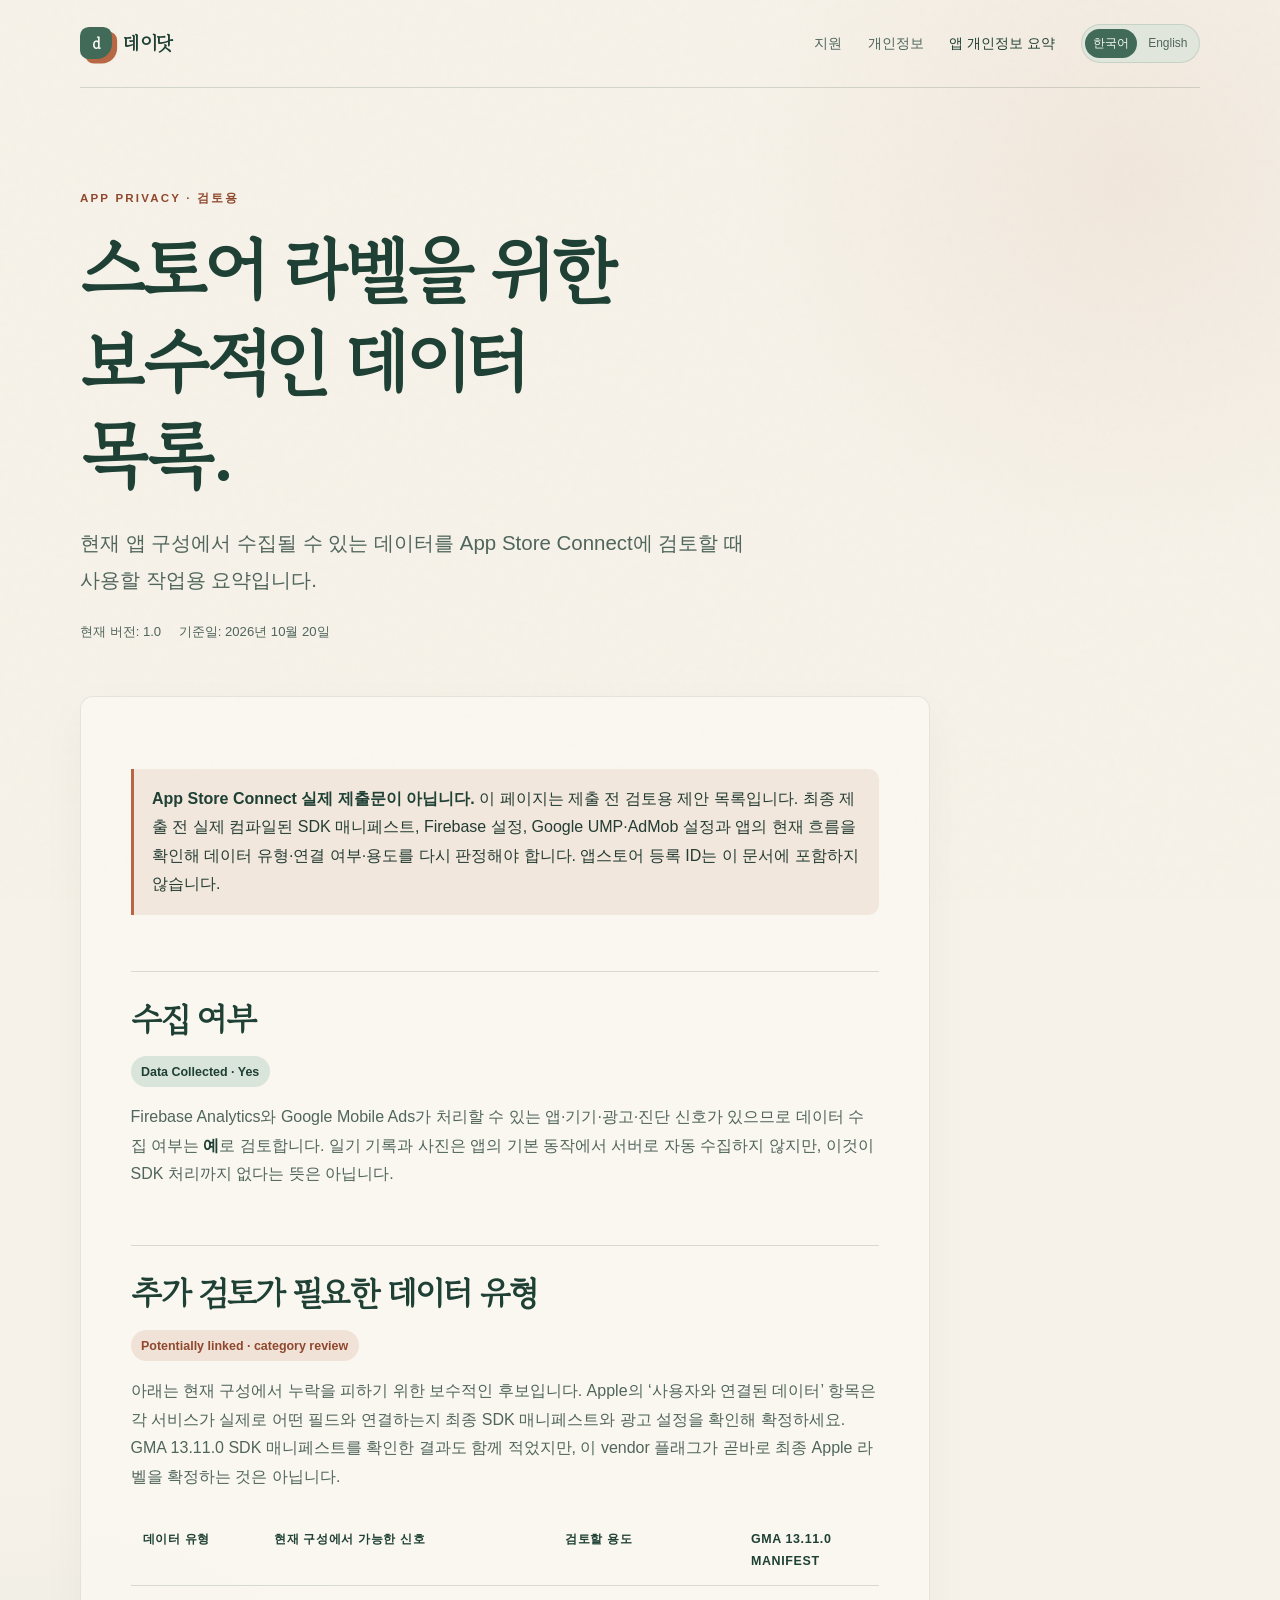
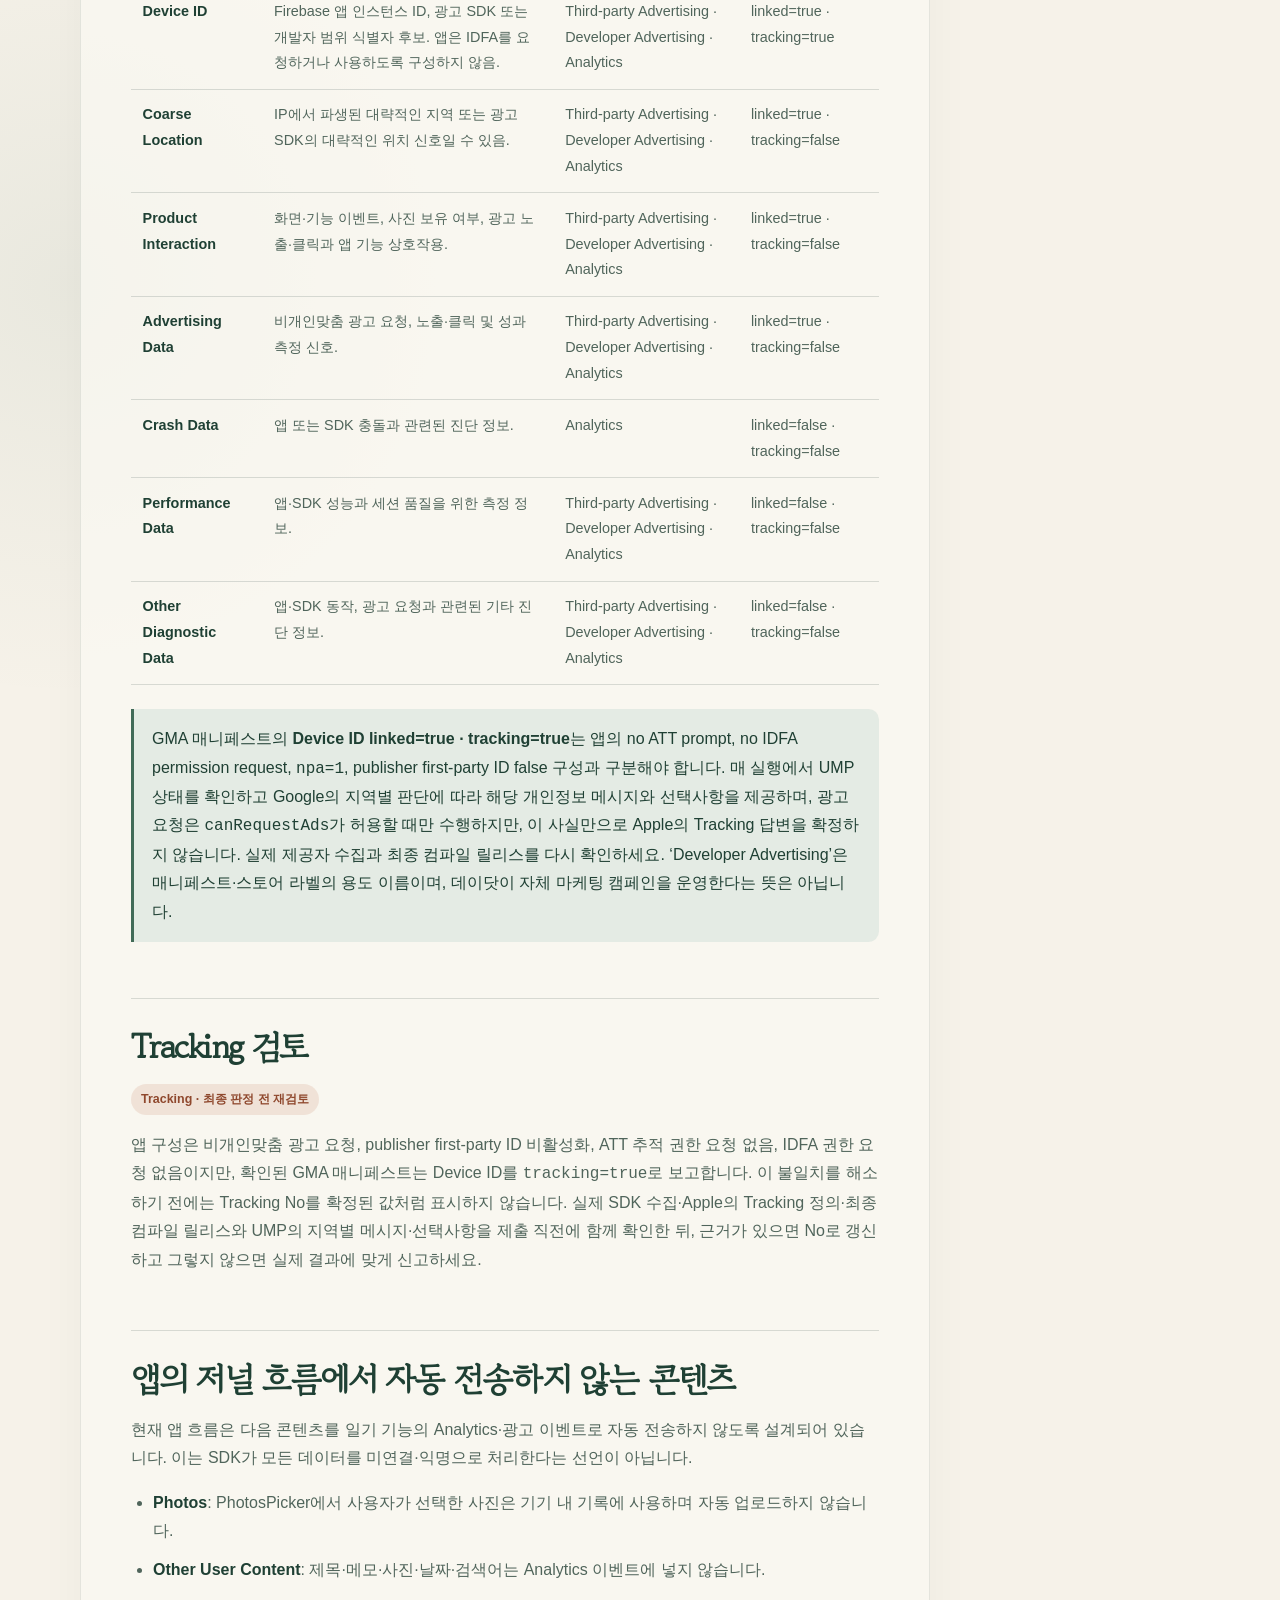
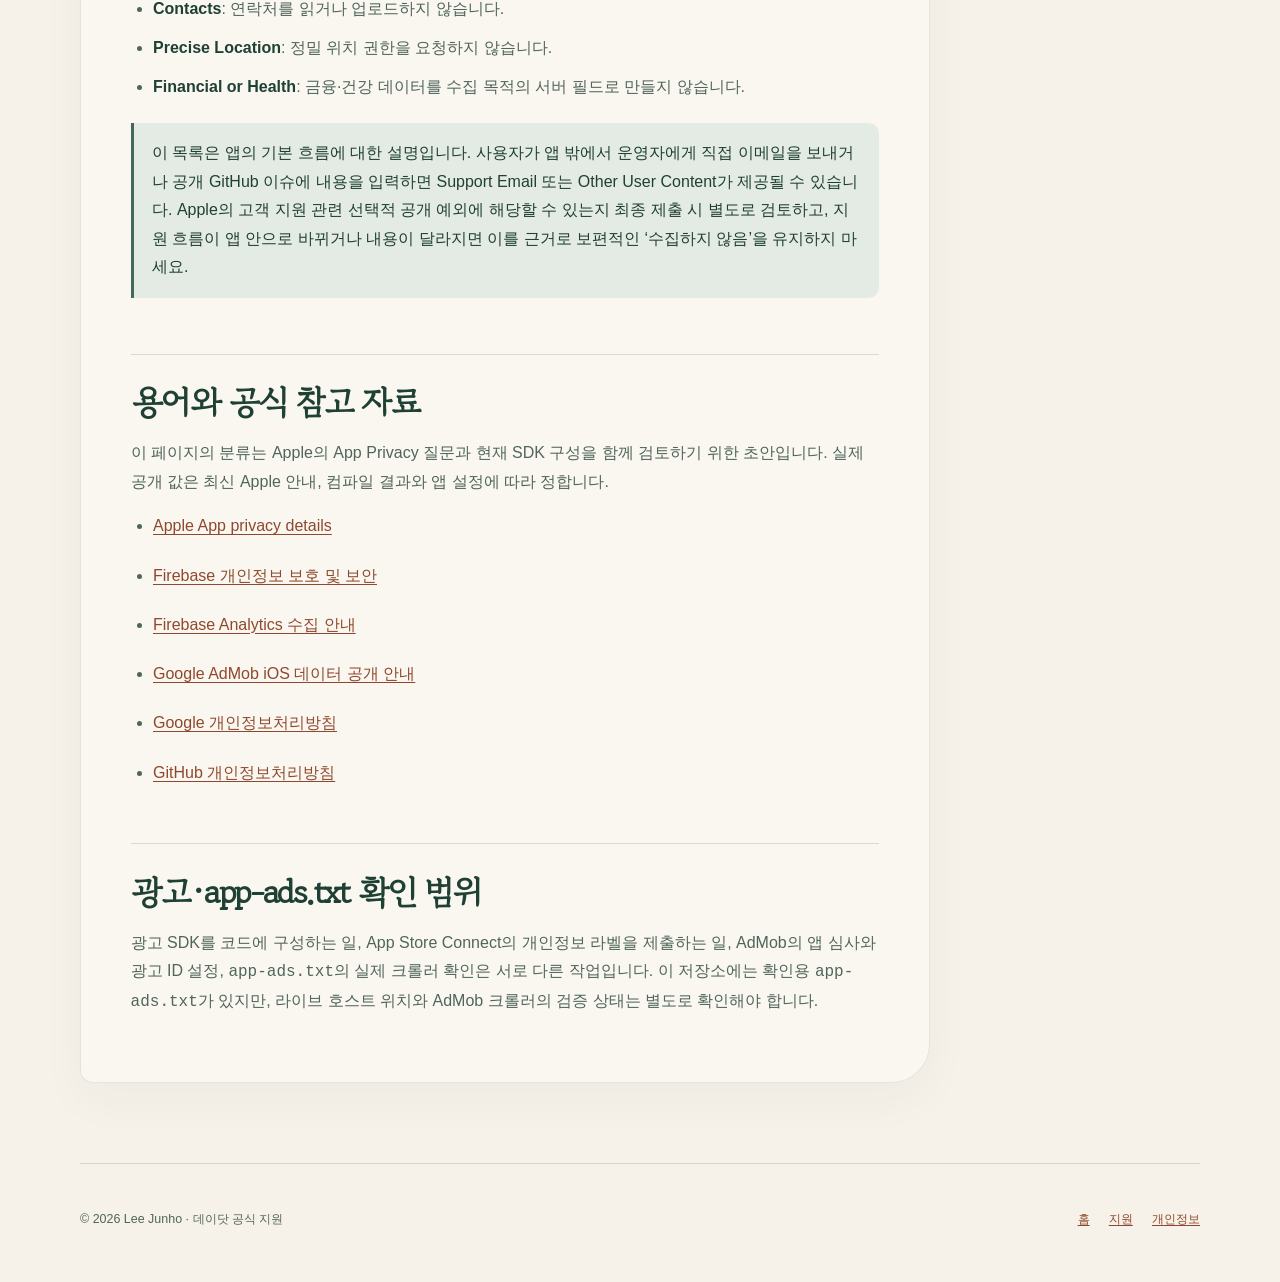
==== commit 2a6e3e6e: "Version static assets for fresh localized navigation" ====
--- a/app-privacy/index.html
+++ b/app-privacy/index.html
@@ -5,8 +5,8 @@
   <meta name="viewport" content="width=device-width, initial-scale=1">
   <meta name="description" content="데이닷 App Store Connect 개인정보 라벨 검토용 데이터 수집 요약입니다. 실제 제출 전 검토용 문서입니다.">
   <link rel="canonical" href="https://jhl1214.github.io/daydot-support/app-privacy/">
-  <link rel="stylesheet" href="../assets/style.css">
-  <script src="../assets/site.js" defer></script>
+  <link rel="stylesheet" href="../assets/style.css?v=20261020.2">
+  <script src="../assets/site.js?v=20261020.2" defer></script>
   <title>앱 개인정보 요약 · 데이닷</title>
 </head>
 <body>
--- a/assets/style.css
+++ b/assets/style.css
@@ -220,6 +220,8 @@
   font-weight: 700;
   letter-spacing: -0.045em;
   line-height: 1.28;
+  text-wrap: balance;
+  word-break: keep-all;
 }
 
 h1 {
